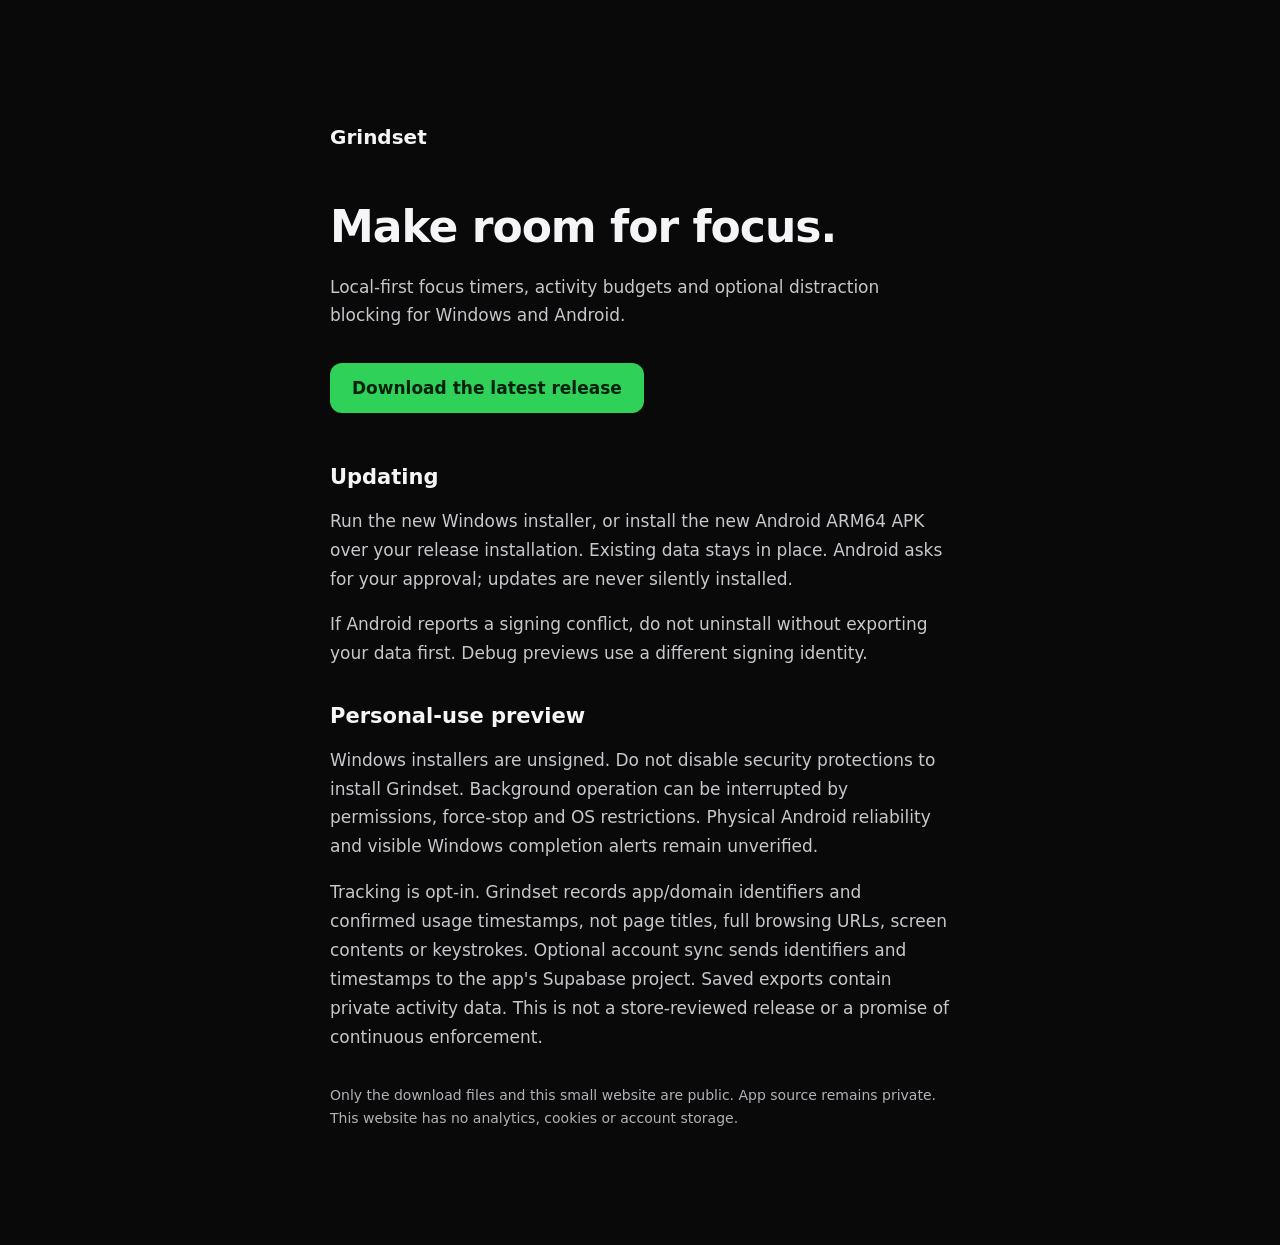
==== index.html @ 4517f7d8 "Publish Grindset download and confirmation website" ====
<!doctype html>
<html lang="en">
<head>
  <meta charset="utf-8">
  <meta name="viewport" content="width=device-width, initial-scale=1">
  <meta name="referrer" content="no-referrer">
  <meta http-equiv="Content-Security-Policy" content="default-src 'none'; style-src 'self'; base-uri 'none'; form-action 'none'">
  <title>Grindset downloads</title>
  <link rel="stylesheet" href="styles.css">
</head>
<body>
  <main>
    <p class="brand">Grindset</p>
    <h1>Make room for focus.</h1>
    <p>Local-first focus timers, activity budgets and optional distraction blocking for Windows and Android.</p>
    <a class="button" href="https://github.com/danarrigo/grindset-releases/releases/latest">Download the latest release</a>
    <h2>Updating</h2>
    <p>Run the new Windows installer, or install the new Android ARM64 APK over your release installation. Existing data stays in place. Android asks for your approval; updates are never silently installed.</p>
    <p>If Android reports a signing conflict, do not uninstall without exporting your data first. Debug previews use a different signing identity.</p>
    <h2>Personal-use preview</h2>
    <p>Windows installers are unsigned. Do not disable security protections to install Grindset. Background operation can be interrupted by permissions, force-stop and OS restrictions. Physical Android reliability and visible Windows completion alerts remain unverified.</p>
    <p>Tracking is opt-in. Grindset records app/domain identifiers and confirmed usage timestamps, not page titles, full browsing URLs, screen contents or keystrokes. Optional account sync sends identifiers and timestamps to the app's Supabase project. Saved exports contain private activity data. This is not a store-reviewed release or a promise of continuous enforcement.</p>
    <p class="secondary">Only the download files and this small website are public. App source remains private. This website has no analytics, cookies or account storage.</p>
  </main>
</body>
</html>
---- styles.css ----
:root { color-scheme: dark; font-family: system-ui, sans-serif; background: #09090a; color: #f5f5f7; }
body { margin: 0; }
main { max-width: 620px; margin: 8vh auto; padding: 28px; }
.brand { color: #f5f5f7; font-size: 20px; font-weight: 650; text-decoration: none; }
h1 { font-size: clamp(30px, 6vw, 44px); line-height: 1.15; margin: 48px 0 20px; letter-spacing: -1px; }
h2 { font-size: 21px; margin-top: 36px; }
p { font-size: 17px; line-height: 1.7; color: #c7c7cc; overflow-wrap: anywhere; }
a { color: #82baff; }
a:focus-visible { outline: 3px solid #82baff; outline-offset: 5px; }
.button { display: inline-block; padding: 15px 22px; margin: 16px 0; border-radius: 12px; background: #30d158; color: #05210c; font-size: 17px; font-weight: 650; text-decoration: none; }
.secondary { font-size: 14px; color: #b1b1b7; margin-top: 32px; }
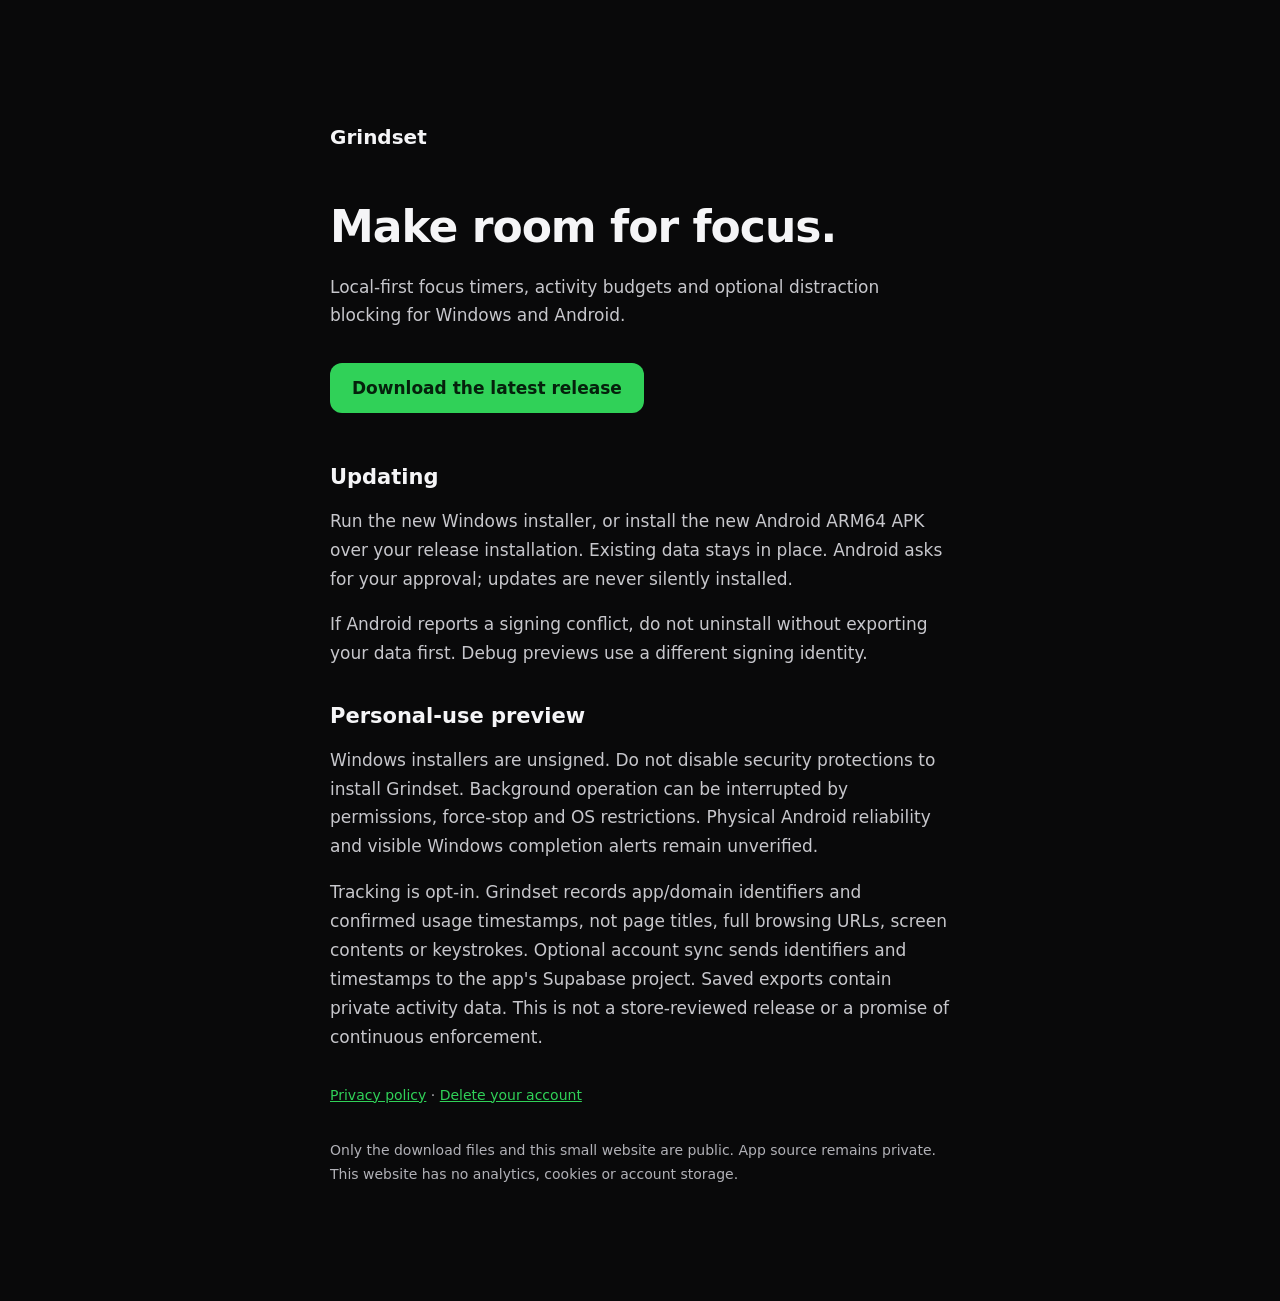
==== commit 6b73580e: "Site: privacy policy and account deletion" ====
--- a/index.html
+++ b/index.html
@@ -6,6 +6,7 @@
   <meta name="referrer" content="no-referrer">
   <meta http-equiv="Content-Security-Policy" content="default-src 'none'; style-src 'self'; base-uri 'none'; form-action 'none'">
   <title>Grindset downloads</title>
+  <link rel="icon" href="icon.svg" type="image/svg+xml">
   <link rel="stylesheet" href="styles.css">
 </head>
 <body>
@@ -20,6 +21,7 @@
     <h2>Personal-use preview</h2>
     <p>Windows installers are unsigned. Do not disable security protections to install Grindset. Background operation can be interrupted by permissions, force-stop and OS restrictions. Physical Android reliability and visible Windows completion alerts remain unverified.</p>
     <p>Tracking is opt-in. Grindset records app/domain identifiers and confirmed usage timestamps, not page titles, full browsing URLs, screen contents or keystrokes. Optional account sync sends identifiers and timestamps to the app's Supabase project. Saved exports contain private activity data. This is not a store-reviewed release or a promise of continuous enforcement.</p>
+    <p class="secondary"><a href="privacy/">Privacy policy</a> · <a href="delete-account/">Delete your account</a></p>
     <p class="secondary">Only the download files and this small website are public. App source remains private. This website has no analytics, cookies or account storage.</p>
   </main>
 </body>
--- a/styles.css
+++ b/styles.css
@@ -1,11 +1,11 @@
-:root { color-scheme: dark; font-family: system-ui, sans-serif; background: #09090a; color: #f5f5f7; }
+:root { color-scheme: dark; font-family: Inter, system-ui, -apple-system, 'Segoe UI', Roboto, sans-serif; background: #09090a; color: #f5f5f7; }
 body { margin: 0; }
 main { max-width: 620px; margin: 8vh auto; padding: 28px; }
 .brand { color: #f5f5f7; font-size: 20px; font-weight: 650; text-decoration: none; }
 h1 { font-size: clamp(30px, 6vw, 44px); line-height: 1.15; margin: 48px 0 20px; letter-spacing: -1px; }
 h2 { font-size: 21px; margin-top: 36px; }
 p { font-size: 17px; line-height: 1.7; color: #c7c7cc; overflow-wrap: anywhere; }
-a { color: #82baff; }
-a:focus-visible { outline: 3px solid #82baff; outline-offset: 5px; }
+a { color: #30d158; }
+a:focus-visible { outline: 3px solid #30d158; outline-offset: 5px; }
 .button { display: inline-block; padding: 15px 22px; margin: 16px 0; border-radius: 12px; background: #30d158; color: #05210c; font-size: 17px; font-weight: 650; text-decoration: none; }
 .secondary { font-size: 14px; color: #b1b1b7; margin-top: 32px; }
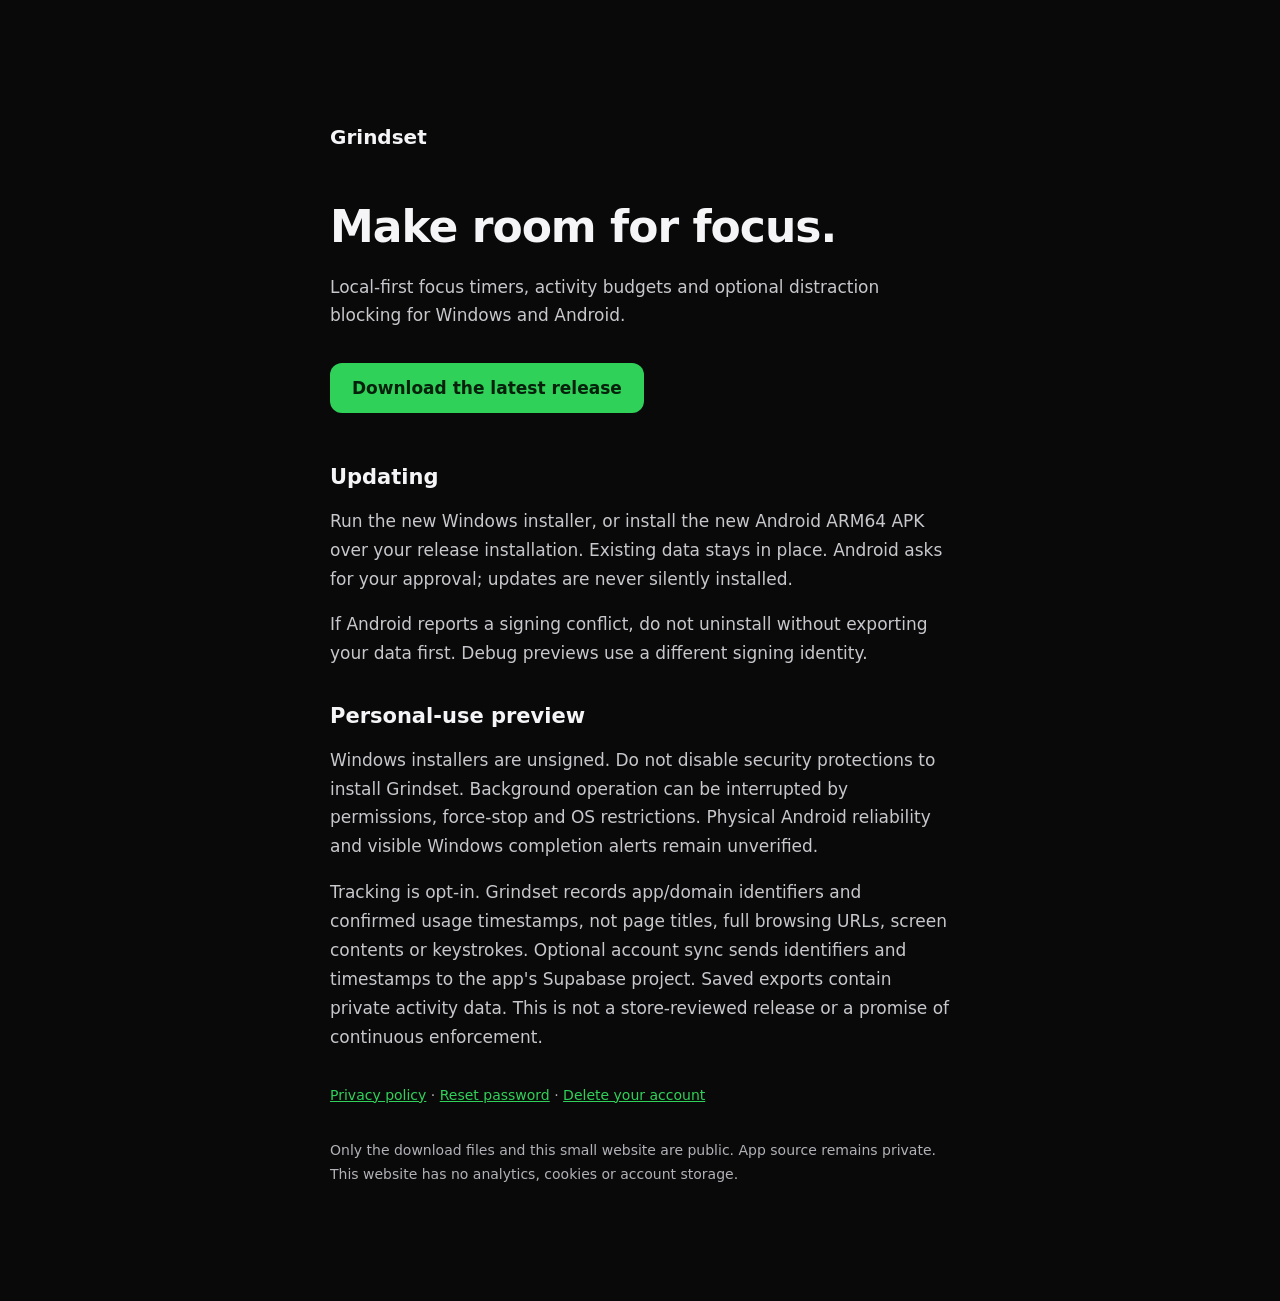
==== commit 0faf1b51: "Site: password reset" ====
--- a/index.html
+++ b/index.html
@@ -21,7 +21,7 @@
     <h2>Personal-use preview</h2>
     <p>Windows installers are unsigned. Do not disable security protections to install Grindset. Background operation can be interrupted by permissions, force-stop and OS restrictions. Physical Android reliability and visible Windows completion alerts remain unverified.</p>
     <p>Tracking is opt-in. Grindset records app/domain identifiers and confirmed usage timestamps, not page titles, full browsing URLs, screen contents or keystrokes. Optional account sync sends identifiers and timestamps to the app's Supabase project. Saved exports contain private activity data. This is not a store-reviewed release or a promise of continuous enforcement.</p>
-    <p class="secondary"><a href="privacy/">Privacy policy</a> · <a href="delete-account/">Delete your account</a></p>
+    <p class="secondary"><a href="privacy/">Privacy policy</a> · <a href="reset-password/">Reset password</a> · <a href="delete-account/">Delete your account</a></p>
     <p class="secondary">Only the download files and this small website are public. App source remains private. This website has no analytics, cookies or account storage.</p>
   </main>
 </body>
--- a/styles.css
+++ b/styles.css
@@ -9,3 +9,12 @@
 a:focus-visible { outline: 3px solid #30d158; outline-offset: 5px; }
 .button { display: inline-block; padding: 15px 22px; margin: 16px 0; border-radius: 12px; background: #30d158; color: #05210c; font-size: 17px; font-weight: 650; text-decoration: none; }
 .secondary { font-size: 14px; color: #b1b1b7; margin-top: 32px; }
+form { display: grid; gap: 8px; margin-top: 24px; }
+label { font-size: 15px; color: #c7c7cc; margin-top: 8px; }
+input { font: inherit; font-size: 17px; padding: 13px 14px; border-radius: 10px; border: 1px solid #3a3a3c; background: #1c1c1e; color: #f5f5f7; }
+input:focus-visible { outline: 3px solid #30d158; outline-offset: 2px; }
+button.button { border: 0; cursor: pointer; justify-self: start; font-family: inherit; }
+.button.danger { background: #ff453a; color: #2a0300; }
+button:disabled { opacity: .6; cursor: default; }
+ul { padding-left: 22px; }
+li { font-size: 17px; line-height: 1.7; color: #c7c7cc; margin: 4px 0; }
